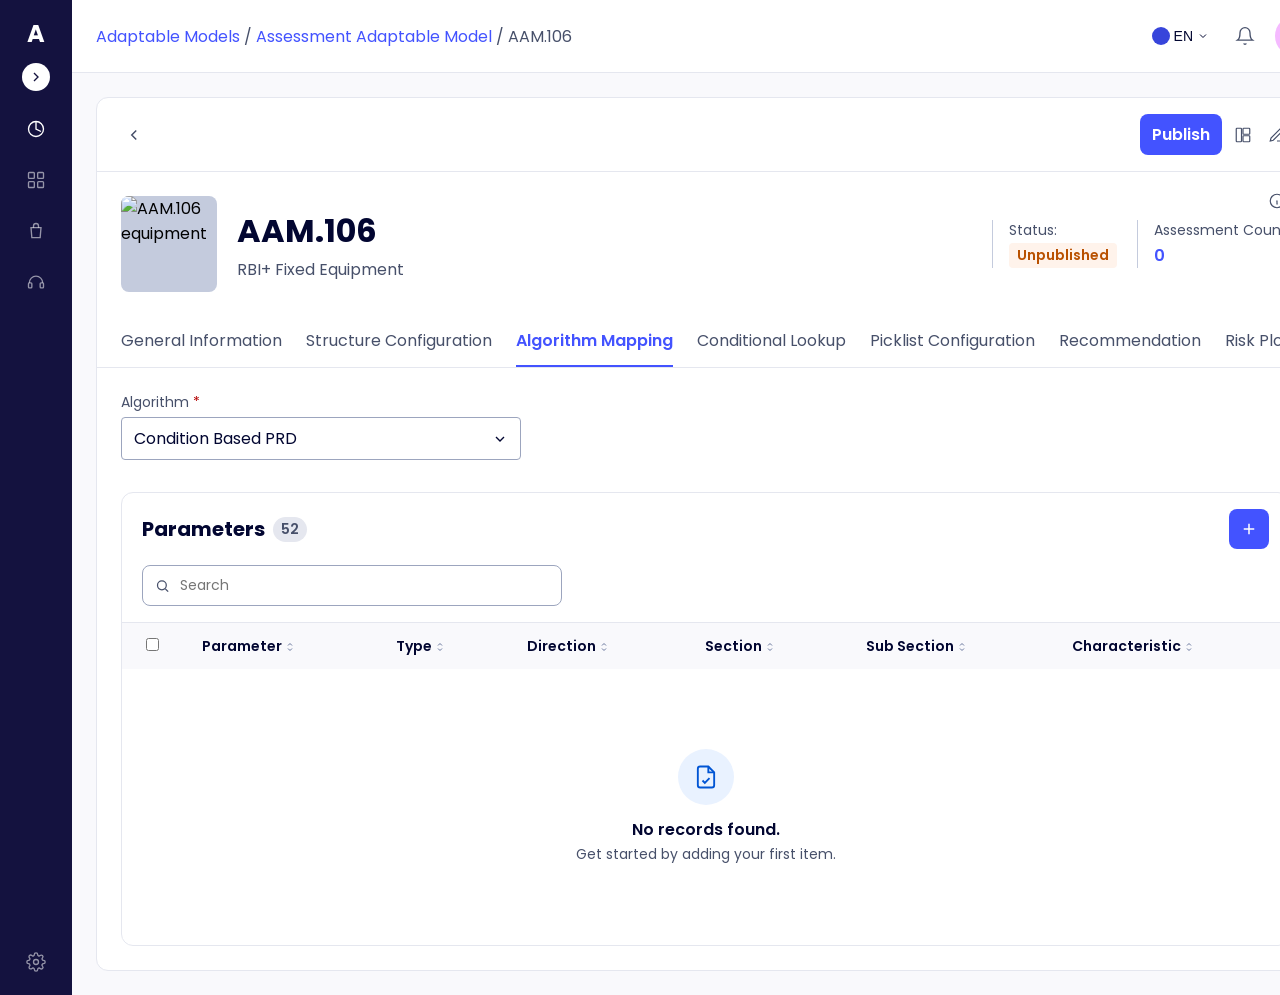
==== algorithm-mapping.html @ 3cff83e6 "Add files via upload" ====
<!DOCTYPE html>
<html lang="en">
<head>
<meta charset="UTF-8" />
<meta name="viewport" content="width=device-width, initial-scale=1.0" />
<title>AAM.106 — Algorithm Mapping</title>
<link rel="preconnect" href="https://fonts.googleapis.com">
<link href="https://fonts.googleapis.com/css2?family=Poppins:wght@400;600;700&display=swap" rel="stylesheet">
<style>
:root {
  --primitive-color-blue-10: #020631;
  --primitive-color-blue-50: #4353ff;
  --primitive-color-bg-card: #ffffff;
  --primitive-color-bg-page: #f9f9fc;
  --primitive-color-neutral-100: #e5e7ef;
  --primitive-color-neutral-200: #c4cbdd;
  --primitive-color-neutral-300: #9ca5be;
  --primitive-color-neutral-400: #68769c;
  --primitive-color-neutral-600: #47506a;
  --primitive-color-semantic-bg-orange: #fff3eb;
  --primitive-color-semantic-bg-blue: #e9f2ff;
  --primitive-color-semantic-text-orange: #b95100;
  --primitive-color-semantic-text-red: #b30000;
  --primitive-color-semantic-element-blue: #0055d4;
  --primitive-color-indicator-accent-4: #f5baff;
  --primitive-color-indicator-accent-9: #c600bf;
  --primitive-color-states-blue-40: #3745db;
  --primitive-color-states-blue-70: #9da5ff;
  --primitive-color-states-purple-60: #a43dff;
  --primitive-font-family-body: "Poppins", sans-serif;
  --primitive-font-weight-regular: 400;
  --primitive-font-weight-semi-bold: 600;
  --primitive-font-weight-bold: 700;
  --primitive-font-size-12: 12px;
  --primitive-font-size-14: 14px;
  --primitive-font-size-16: 16px;
  --primitive-font-size-20: 20px;
  --primitive-font-size-24: 24px;
  --primitive-font-size-32: 32px;
  --primitive-space-1: 2px;
  --primitive-space-2: 4px;
  --primitive-space-3: 8px;
  --primitive-space-4: 12px;
  --primitive-space-5: 16px;
  --primitive-space-6: 20px;
  --primitive-space-7: 24px;
  --primitive-space-8: 32px;
  --primitive-space-12: 80px;
  --primitive-radius-xs: 4px;
  --primitive-radius-s: 8px;
  --primitive-radius-m: 12px;
  --primitive-radius-full: 999px;

  --color-text-primary: var(--primitive-color-blue-10);
  --color-text-label: var(--primitive-color-neutral-600);
  --color-surface-primary: var(--primitive-color-bg-page);
  --color-surface-secondary: var(--primitive-color-bg-card);
  --color-button-default: var(--primitive-color-blue-50);
  --color-button-hover: var(--primitive-color-states-blue-40);
  --color-button-focus-border: var(--primitive-color-states-purple-60);
  --color-text-primary-button: var(--primitive-color-bg-card);
  --color-text-secondary-button: var(--primitive-color-blue-50);
  --font-family-body: var(--primitive-font-family-body);
  --radius-button: var(--primitive-radius-s);
  --button-padding-y: var(--primitive-space-3);
  --button-padding-x: var(--primitive-space-4);
}

* { box-sizing: border-box; }
body { margin: 0; }
.app-shell { display: flex; min-height: 100vh; background: var(--color-surface-primary); font-family: var(--font-family-body); }

/* ---- Sidebar.vue ---- */
.sidebar { width: 72px; flex-shrink: 0; background: #14123f; display: flex; flex-direction: column; align-items: center; padding: var(--primitive-space-5) 0; gap: var(--primitive-space-7); }
.sidebar-top { display: flex; flex-direction: column; align-items: center; gap: var(--primitive-space-4); }
.sidebar-logo { color: #fff; font-weight: var(--primitive-font-weight-bold); font-size: var(--primitive-font-size-24); }
.sidebar-toggle { background: #fff; border: none; border-radius: var(--primitive-radius-full); width: 28px; height: 28px; display: flex; align-items: center; justify-content: center; color: #14123f; cursor: pointer; }
.sidebar-nav { display: flex; flex-direction: column; gap: var(--primitive-space-6); flex: 1; }
.sidebar-icon { background: none; border: none; color: rgba(255,255,255,0.55); cursor: pointer; padding: var(--primitive-space-2); }
.sidebar-icon.active, .sidebar-icon:hover { color: #fff; }

/* ---- TopBar.vue / Breadcrumbs.vue ---- */
.topbar { display: flex; align-items: center; justify-content: space-between; padding: var(--primitive-space-5) var(--primitive-space-7); background: var(--color-surface-secondary); border-bottom: 1px solid var(--primitive-color-neutral-100); }
.breadcrumbs { display: flex; align-items: center; gap: var(--primitive-space-2); font-size: var(--primitive-font-size-16); }
.crumb-link { color: var(--color-button-default); text-decoration: none; }
.crumb-link:hover { text-decoration: underline; }
.crumb-sep, .crumb-current { color: var(--color-text-label); }
.topbar-actions { display: flex; align-items: center; gap: var(--primitive-space-5); }
.lang-select { display: flex; align-items: center; gap: var(--primitive-space-2); background: none; border: none; color: var(--color-text-primary); font-size: var(--primitive-font-size-14); cursor: pointer; }
.flag-dot { width: 18px; height: 18px; border-radius: var(--primitive-radius-full); background: var(--primitive-color-states-blue-40); display: inline-block; }
.avatar { width: 40px; height: 40px; border-radius: var(--primitive-radius-full); background: var(--primitive-color-indicator-accent-4); color: var(--primitive-color-indicator-accent-9); display: flex; align-items: center; justify-content: center; font-weight: var(--primitive-font-weight-semi-bold); font-size: var(--primitive-font-size-14); }

/* ---- IconButton.vue ---- */
.icon-btn { background: none; border: none; color: var(--color-text-label); cursor: pointer; display: flex; align-items: center; justify-content: center; padding: var(--primitive-space-2); border-radius: var(--primitive-radius-xs); }
.icon-btn:hover { background: var(--primitive-color-neutral-100); }

/* ---- page / card ---- */
.page { padding: var(--primitive-space-7); }
.card { background: var(--color-surface-secondary); border: 1px solid var(--primitive-color-neutral-100); border-radius: var(--primitive-radius-m); overflow: hidden; }
.card-actionbar { display: flex; align-items: center; gap: var(--primitive-space-3); padding: var(--primitive-space-5) var(--primitive-space-7); border-bottom: 1px solid var(--primitive-color-neutral-100); }
.actionbar-spacer { flex: 1; }

/* ---- Button.vue ---- */
.btn-container { position: relative; display: inline-flex; align-items: center; justify-content: center; border-radius: var(--radius-button); border: none; font-weight: var(--primitive-font-weight-semi-bold); text-decoration: none; color: var(--color-text-primary-button); font-family: var(--font-family-body); cursor: pointer; }
.emphasized { background: var(--color-button-default); }
.emphasized:hover { background: var(--color-button-hover); }
.btn-medium { padding: var(--button-padding-y) var(--button-padding-x); font-size: var(--primitive-font-size-16); }

/* ---- entity summary ---- */
.entity-summary { display: flex; align-items: center; gap: var(--primitive-space-6); padding: var(--primitive-space-7); position: relative; }
.entity-thumb { width: 96px; height: 96px; border-radius: var(--primitive-radius-s); object-fit: cover; flex-shrink: 0; background: var(--primitive-color-neutral-200); }
.entity-meta { flex: 1; }
.entity-title { margin: 0; color: var(--color-text-primary); font-size: var(--primitive-font-size-32); font-weight: var(--primitive-font-weight-bold); }
.entity-subtitle { margin: var(--primitive-space-1) 0 0; color: var(--color-text-label); font-size: var(--primitive-font-size-16); }
.entity-stats { display: flex; gap: var(--primitive-space-6); }
.stat-box { border-left: 1px solid var(--primitive-color-neutral-200); padding-left: var(--primitive-space-5); display: flex; flex-direction: column; gap: var(--primitive-space-1); }
.stat-label { font-size: var(--primitive-font-size-14); color: var(--color-text-label); }
.status-pill { align-self: flex-start; background: var(--primitive-color-semantic-bg-orange); color: var(--primitive-color-semantic-text-orange); font-size: var(--primitive-font-size-14); font-weight: var(--primitive-font-weight-semi-bold); padding: var(--primitive-space-1) var(--primitive-space-3); border-radius: var(--primitive-radius-xs); }
.stat-value { color: var(--color-button-default); font-weight: var(--primitive-font-weight-semi-bold); }
.info-icon { position: absolute; top: var(--primitive-space-5); right: var(--primitive-space-7); }

/* ---- Tabs.vue ---- */
.tabs { display: flex; gap: var(--primitive-space-7); padding: 0 var(--primitive-space-7); border-bottom: 1px solid var(--primitive-color-neutral-100); overflow-x: auto; }
.tab { background: none; border: none; border-bottom: 2px solid transparent; padding: var(--primitive-space-4) 0; color: var(--color-text-label); font-size: var(--primitive-font-size-16); cursor: pointer; white-space: nowrap; font-family: var(--font-family-body); }
.tab-active { color: var(--color-button-default); border-bottom-color: var(--color-button-default); font-weight: var(--primitive-font-weight-semi-bold); }

/* ---- tab panel ---- */
.tab-panel { padding: var(--primitive-space-7); display: flex; flex-direction: column; gap: var(--primitive-space-8); }

/* ---- SelectField.vue ---- */
.field { max-width: 400px; }
.field-label { display: block; font-size: var(--primitive-font-size-14); color: var(--color-text-label); margin-bottom: var(--primitive-space-2); }
.required { color: var(--primitive-color-semantic-text-red); }
.select-wrap { position: relative; }
.select-trigger { width: 100%; display: flex; align-items: center; justify-content: space-between; background: var(--color-surface-secondary); border: 1px solid var(--primitive-color-neutral-300); border-radius: var(--primitive-radius-xs); padding: var(--primitive-space-3) var(--primitive-space-4); font-family: var(--font-family-body); font-size: var(--primitive-font-size-16); color: var(--color-text-primary); cursor: pointer; }
.select-trigger:focus-visible { outline: none; border-color: var(--color-button-focus-border); }
.select-menu { position: absolute; top: calc(100% + var(--primitive-space-1)); left: 0; right: 0; background: var(--color-surface-secondary); border: 1px solid var(--primitive-color-neutral-100); border-radius: var(--primitive-radius-xs); box-shadow: 0 4px 12px rgba(2,6,49,0.1); margin: 0; padding: var(--primitive-space-2) 0; list-style: none; z-index: 10; display: none; }
.select-menu.open { display: block; }
.select-option { padding: var(--primitive-space-3) var(--primitive-space-4); font-size: var(--primitive-font-size-16); color: var(--color-text-primary); cursor: pointer; }
.select-option:hover { background: var(--primitive-color-bg-page); }

/* ---- parameters panel ---- */
.parameters-panel { border: 1px solid var(--primitive-color-neutral-100); border-radius: var(--primitive-radius-m); }
.parameters-header { display: flex; align-items: center; justify-content: space-between; padding: var(--primitive-space-5) var(--primitive-space-6); }
.parameters-title { margin: 0; display: flex; align-items: center; gap: var(--primitive-space-3); font-size: var(--primitive-font-size-20); font-weight: var(--primitive-font-weight-bold); color: var(--color-text-primary); }
.count-badge { background: var(--primitive-color-neutral-100); color: var(--color-text-label); font-size: var(--primitive-font-size-14); font-weight: var(--primitive-font-weight-semi-bold); padding: var(--primitive-space-1) var(--primitive-space-3); border-radius: var(--primitive-radius-full); }
.add-btn { width: 40px; height: 40px; border-radius: var(--primitive-radius-s); border: none; background: var(--color-button-default); color: #fff; display: flex; align-items: center; justify-content: center; cursor: pointer; }
.add-btn:hover { background: var(--color-button-hover); }

/* ---- SearchInput.vue ---- */
.search-row { padding: 0 var(--primitive-space-6) var(--primitive-space-5); }
.search-input { display: flex; align-items: center; gap: var(--primitive-space-3); border: 1px solid var(--primitive-color-neutral-300); border-radius: var(--primitive-radius-s); padding: var(--primitive-space-3) var(--primitive-space-4); max-width: 420px; color: var(--color-text-label); }
.search-input input { border: none; outline: none; font-family: var(--font-family-body); font-size: var(--primitive-font-size-14); color: var(--color-text-primary); width: 100%; background: transparent; }

/* ---- table ---- */
.params-table { width: 100%; border-collapse: collapse; border-top: 1px solid var(--primitive-color-neutral-100); }
.params-table th { text-align: left; padding: var(--primitive-space-4) var(--primitive-space-6); font-size: var(--primitive-font-size-14); font-weight: var(--primitive-font-weight-semi-bold); color: var(--color-text-primary); background: var(--primitive-color-bg-page); white-space: nowrap; }
.sort-icon { margin-left: var(--primitive-space-1); vertical-align: middle; color: var(--primitive-color-neutral-400); }
.th-check { width: 40px; }

/* ---- EmptyState.vue ---- */
.empty-state { display: flex; flex-direction: column; align-items: center; padding: var(--primitive-space-12) 0; }
.empty-icon { width: 56px; height: 56px; border-radius: var(--primitive-radius-full); background: var(--primitive-color-semantic-bg-blue); color: var(--primitive-color-semantic-element-blue); display: flex; align-items: center; justify-content: center; margin-bottom: var(--primitive-space-4); }
.empty-title { margin: 0; font-weight: var(--primitive-font-weight-semi-bold); color: var(--color-text-primary); font-size: var(--primitive-font-size-16); }
.empty-subtitle { margin: var(--primitive-space-1) 0 0; color: var(--color-text-label); font-size: var(--primitive-font-size-14); }
</style>
</head>
<body>
<div class="app-shell">

  <!-- Sidebar.vue -->
  <aside class="sidebar">
    <div class="sidebar-top">
      <div class="sidebar-logo">A</div>
      <button class="sidebar-toggle" aria-label="Expand sidebar"><svg width="16" height="16" viewBox="0 0 24 24" fill="none" stroke="currentColor" stroke-width="2"><path d="M9 6l6 6-6 6"/></svg></button>
    </div>
    <nav class="sidebar-nav">
      <button class="sidebar-icon active" aria-label="Dashboard"><svg width="20" height="20" viewBox="0 0 24 24" fill="none" stroke="currentColor" stroke-width="1.6"><circle cx="12" cy="12" r="9"/><path d="M12 3v9l6 3"/></svg></button>
      <button class="sidebar-icon" aria-label="Apps"><svg width="20" height="20" viewBox="0 0 24 24" fill="none" stroke="currentColor" stroke-width="1.6"><rect x="3" y="3" width="7" height="7" rx="1"/><rect x="14" y="3" width="7" height="7" rx="1"/><rect x="3" y="14" width="7" height="7" rx="1"/><rect x="14" y="14" width="7" height="7" rx="1"/></svg></button>
      <button class="sidebar-icon" aria-label="Orders"><svg width="20" height="20" viewBox="0 0 24 24" fill="none" stroke="currentColor" stroke-width="1.6"><path d="M6 8h12l-1 12H7L6 8z"/><path d="M9 8V6a3 3 0 0 1 6 0v2"/></svg></button>
      <button class="sidebar-icon" aria-label="Support"><svg width="20" height="20" viewBox="0 0 24 24" fill="none" stroke="currentColor" stroke-width="1.6"><path d="M4 13a8 8 0 0 1 16 0"/><rect x="3" y="13" width="4" height="6" rx="1"/><rect x="17" y="13" width="4" height="6" rx="1"/></svg></button>
    </nav>
    <button class="sidebar-icon" aria-label="Settings"><svg width="20" height="20" viewBox="0 0 24 24" fill="none" stroke="currentColor" stroke-width="1.6"><circle cx="12" cy="12" r="3"/><path d="M19.4 15a1.7 1.7 0 0 0 .34 1.87l.06.06a2 2 0 1 1-2.83 2.83l-.06-.06a1.7 1.7 0 0 0-1.87-.34 1.7 1.7 0 0 0-1 1.55V21a2 2 0 1 1-4 0v-.09a1.7 1.7 0 0 0-1-1.55 1.7 1.7 0 0 0-1.87.34l-.06.06a2 2 0 1 1-2.83-2.83l.06-.06A1.7 1.7 0 0 0 4.6 15a1.7 1.7 0 0 0-1.55-1H3a2 2 0 1 1 0-4h.09A1.7 1.7 0 0 0 4.6 9a1.7 1.7 0 0 0-.34-1.87l-.06-.06a2 2 0 1 1 2.83-2.83l.06.06A1.7 1.7 0 0 0 9 4.6a1.7 1.7 0 0 0 1-1.55V3a2 2 0 1 1 4 0v.09a1.7 1.7 0 0 0 1 1.55 1.7 1.7 0 0 0 1.87-.34l.06-.06a2 2 0 1 1 2.83 2.83l-.06.06A1.7 1.7 0 0 0 19.4 9a1.7 1.7 0 0 0 1.55 1H21a2 2 0 1 1 0 4h-.09a1.7 1.7 0 0 0-1.55 1z"/></svg></button>
  </aside>

  <div style="flex:1; display:flex; flex-direction:column;">
    <!-- TopBar.vue -->
    <header class="topbar">
      <nav class="breadcrumbs">
        <a href="#" class="crumb-link">Adaptable Models</a><span class="crumb-sep">/</span>
        <a href="#" class="crumb-link">Assessment Adaptable Model</a><span class="crumb-sep">/</span>
        <span class="crumb-current">AAM.106</span>
      </nav>
      <div class="topbar-actions">
        <button class="lang-select"><span class="flag-dot"></span>EN<svg width="12" height="12" viewBox="0 0 24 24" fill="none" stroke="currentColor" stroke-width="2"><path d="M6 9l6 6 6-6"/></svg></button>
        <button class="icon-btn" aria-label="Notifications"><svg width="20" height="20" viewBox="0 0 24 24" fill="none" stroke="currentColor" stroke-width="1.6"><path d="M18 8a6 6 0 1 0-12 0c0 7-3 9-3 9h18s-3-2-3-9"/><path d="M13.7 21a2 2 0 0 1-3.4 0"/></svg></button>
        <div class="avatar">JD</div>
      </div>
    </header>

    <main class="page">
      <div class="card">
        <div class="card-actionbar">
          <button class="icon-btn" aria-label="Back"><svg width="18" height="18" viewBox="0 0 24 24" fill="none" stroke="currentColor" stroke-width="2"><path d="M15 18l-6-6 6-6"/></svg></button>
          <div class="actionbar-spacer"></div>
          <button type="button" class="btn-container btn-medium emphasized">Publish</button>
          <button class="icon-btn" aria-label="Layout options"><svg width="18" height="18" viewBox="0 0 24 24" fill="none" stroke="currentColor" stroke-width="1.6"><rect x="3" y="3" width="7" height="18" rx="1"/><rect x="12" y="3" width="9" height="8" rx="1"/><rect x="12" y="13" width="9" height="8" rx="1"/></svg></button>
          <button class="icon-btn" aria-label="Edit"><svg width="18" height="18" viewBox="0 0 24 24" fill="none" stroke="currentColor" stroke-width="1.6"><path d="M12 20h9"/><path d="M16.5 3.5a2.1 2.1 0 0 1 3 3L7 19l-4 1 1-4L16.5 3.5z"/></svg></button>
        </div>

        <div class="entity-summary">
          <img class="entity-thumb" src="https://images.unsplash.com/photo-1581093458791-9d09b0c7c1e5?w=200&h=200&fit=crop" alt="AAM.106 equipment" />
          <div class="entity-meta">
            <h1 class="entity-title">AAM.106</h1>
            <p class="entity-subtitle">RBI+ Fixed Equipment</p>
          </div>
          <div class="entity-stats">
            <div class="stat-box"><span class="stat-label">Status:</span><span class="status-pill">Unpublished</span></div>
            <div class="stat-box"><span class="stat-label">Assessment Count:</span><span class="stat-value">0</span></div>
          </div>
          <button class="icon-btn info-icon" aria-label="More info"><svg width="18" height="18" viewBox="0 0 24 24" fill="none" stroke="currentColor" stroke-width="1.6"><circle cx="12" cy="12" r="9"/><path d="M12 8h.01M11 12h1v4h1"/></svg></button>
        </div>

        <!-- Tabs.vue -->
        <div class="tabs">
          <button class="tab">General Information</button>
          <button class="tab">Structure Configuration</button>
          <button class="tab tab-active">Algorithm Mapping</button>
          <button class="tab">Conditional Lookup</button>
          <button class="tab">Picklist Configuration</button>
          <button class="tab">Recommendation</button>
          <button class="tab">Risk Plot</button>
        </div>

        <div class="tab-panel">
          <!-- SelectField.vue -->
          <div class="field">
            <label class="field-label">Algorithm <span class="required">*</span></label>
            <div class="select-wrap">
              <button class="select-trigger" id="algoTrigger">
                <span id="algoValue">Condition Based PRD</span>
                <svg width="16" height="16" viewBox="0 0 24 24" fill="none" stroke="currentColor" stroke-width="2"><path d="M6 9l6 6 6-6"/></svg>
              </button>
              <ul class="select-menu" id="algoMenu">
                <li class="select-option">Condition Based PRD</li>
                <li class="select-option">Time Based PRD</li>
                <li class="select-option">Risk Based PRD</li>
              </ul>
            </div>
          </div>

          <div class="parameters-panel">
            <div class="parameters-header">
              <h2 class="parameters-title">Parameters <span class="count-badge">52</span></h2>
              <button class="add-btn" aria-label="Add parameter"><svg width="18" height="18" viewBox="0 0 24 24" fill="none" stroke="currentColor" stroke-width="2"><path d="M12 5v14M5 12h14"/></svg></button>
            </div>
            <!-- SearchInput.vue -->
            <div class="search-row">
              <div class="search-input">
                <svg width="16" height="16" viewBox="0 0 24 24" fill="none" stroke="currentColor" stroke-width="2"><circle cx="11" cy="11" r="7"/><path d="M21 21l-4.3-4.3"/></svg>
                <input type="text" placeholder="Search" />
              </div>
            </div>
            <table class="params-table">
              <thead>
                <tr>
                  <th class="th-check"><input type="checkbox" /></th>
                  <th>Parameter<svg class="sort-icon" width="12" height="12" viewBox="0 0 24 24" fill="none" stroke="currentColor" stroke-width="2"><path d="M8 9l4-4 4 4M8 15l4 4 4-4"/></svg></th>
                  <th>Type<svg class="sort-icon" width="12" height="12" viewBox="0 0 24 24" fill="none" stroke="currentColor" stroke-width="2"><path d="M8 9l4-4 4 4M8 15l4 4 4-4"/></svg></th>
                  <th>Direction<svg class="sort-icon" width="12" height="12" viewBox="0 0 24 24" fill="none" stroke="currentColor" stroke-width="2"><path d="M8 9l4-4 4 4M8 15l4 4 4-4"/></svg></th>
                  <th>Section<svg class="sort-icon" width="12" height="12" viewBox="0 0 24 24" fill="none" stroke="currentColor" stroke-width="2"><path d="M8 9l4-4 4 4M8 15l4 4 4-4"/></svg></th>
                  <th>Sub Section<svg class="sort-icon" width="12" height="12" viewBox="0 0 24 24" fill="none" stroke="currentColor" stroke-width="2"><path d="M8 9l4-4 4 4M8 15l4 4 4-4"/></svg></th>
                  <th>Characteristic<svg class="sort-icon" width="12" height="12" viewBox="0 0 24 24" fill="none" stroke="currentColor" stroke-width="2"><path d="M8 9l4-4 4 4M8 15l4 4 4-4"/></svg></th>
                </tr>
              </thead>
            </table>
            <!-- EmptyState.vue -->
            <div class="empty-state">
              <div class="empty-icon"><svg width="28" height="28" viewBox="0 0 24 24" fill="none" stroke="currentColor" stroke-width="1.6"><path d="M14 3H7a2 2 0 0 0-2 2v14a2 2 0 0 0 2 2h10a2 2 0 0 0 2-2V8l-5-5z"/><path d="M14 3v5h5"/><path d="M9 15l2 2 4-4"/></svg></div>
              <p class="empty-title">No records found.</p>
              <p class="empty-subtitle">Get started by adding your first item.</p>
            </div>
          </div>
        </div>
      </div>
    </main>
  </div>
</div>

<script>
  document.querySelectorAll('.tab').forEach(function (btn) {
    btn.addEventListener('click', function () {
      document.querySelectorAll('.tab').forEach(function (t) { t.classList.remove('tab-active'); });
      btn.classList.add('tab-active');
    });
  });

  // SelectField.vue behavior: click to open, click an option to choose it and close
  var trigger = document.getElementById('algoTrigger');
  var menu = document.getElementById('algoMenu');
  var valueEl = document.getElementById('algoValue');
  trigger.addEventListener('click', function () { menu.classList.toggle('open'); });
  menu.querySelectorAll('.select-option').forEach(function (opt) {
    opt.addEventListener('click', function () {
      valueEl.textContent = opt.textContent;
      menu.classList.remove('open');
    });
  });
  document.addEventListener('click', function (e) {
    if (!trigger.contains(e.target) && !menu.contains(e.target)) menu.classList.remove('open');
  });
</script>
</body>
</html>
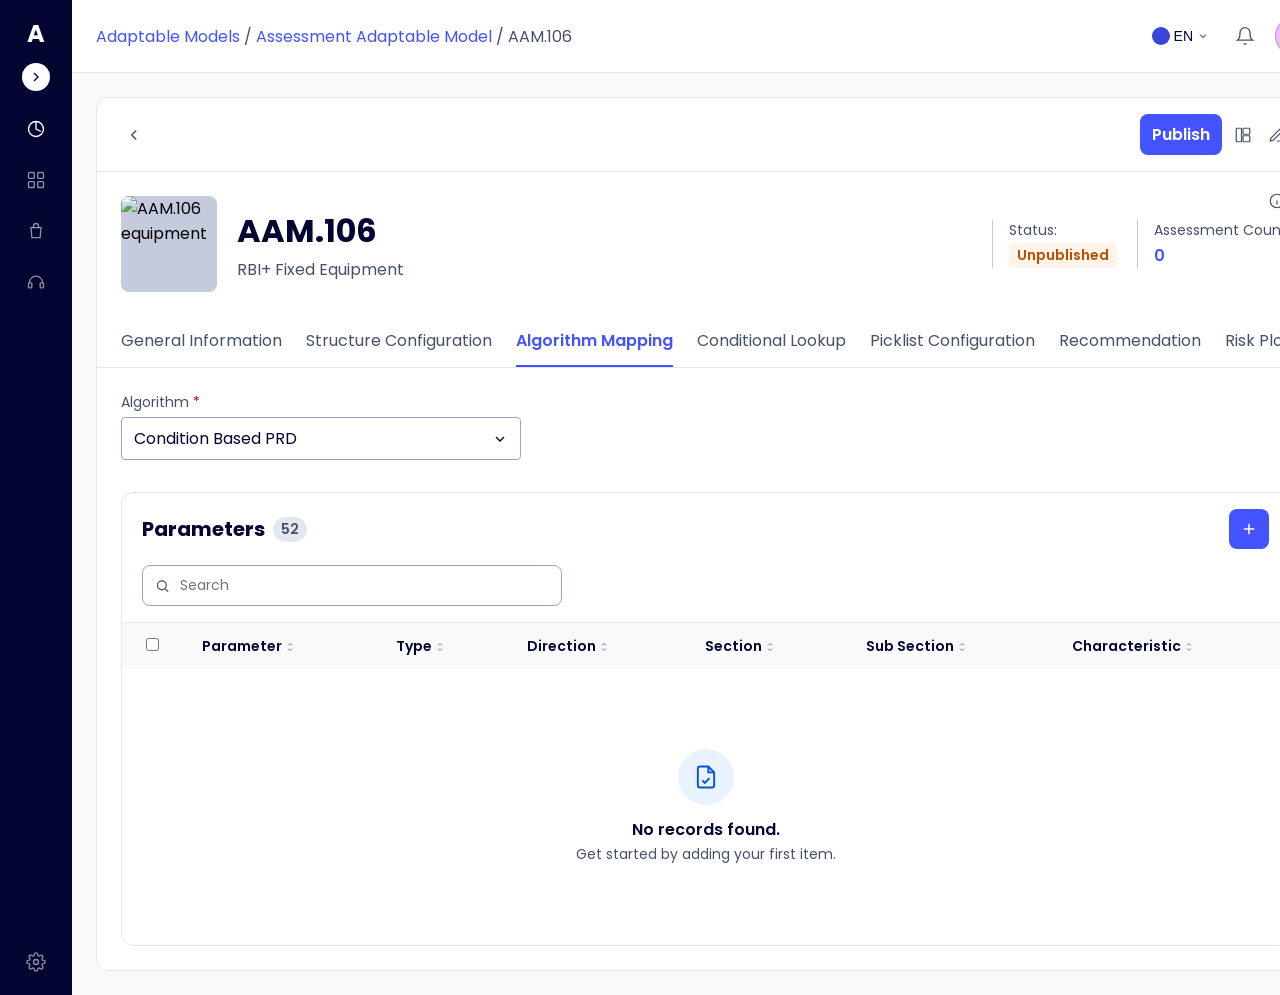
==== commit 197f97c1: "Add files via upload" ====
--- a/algorithm-mapping.html
+++ b/algorithm-mapping.html
@@ -71,10 +71,10 @@
 .app-shell { display: flex; min-height: 100vh; background: var(--color-surface-primary); font-family: var(--font-family-body); }
 
 /* ---- Sidebar.vue ---- */
-.sidebar { width: 72px; flex-shrink: 0; background: #14123f; display: flex; flex-direction: column; align-items: center; padding: var(--primitive-space-5) 0; gap: var(--primitive-space-7); }
+.sidebar { width: 72px; flex-shrink: 0; background: var(--primitive-color-blue-10); display: flex; flex-direction: column; align-items: center; padding: var(--primitive-space-5) 0; gap: var(--primitive-space-7); }
 .sidebar-top { display: flex; flex-direction: column; align-items: center; gap: var(--primitive-space-4); }
 .sidebar-logo { color: #fff; font-weight: var(--primitive-font-weight-bold); font-size: var(--primitive-font-size-24); }
-.sidebar-toggle { background: #fff; border: none; border-radius: var(--primitive-radius-full); width: 28px; height: 28px; display: flex; align-items: center; justify-content: center; color: #14123f; cursor: pointer; }
+.sidebar-toggle { background: #fff; border: none; border-radius: var(--primitive-radius-full); width: 28px; height: 28px; display: flex; align-items: center; justify-content: center; color: var(--primitive-color-blue-10); cursor: pointer; }
 .sidebar-nav { display: flex; flex-direction: column; gap: var(--primitive-space-6); flex: 1; }
 .sidebar-icon { background: none; border: none; color: rgba(255,255,255,0.55); cursor: pointer; padding: var(--primitive-space-2); }
 .sidebar-icon.active, .sidebar-icon:hover { color: #fff; }
@@ -88,7 +88,7 @@
 .topbar-actions { display: flex; align-items: center; gap: var(--primitive-space-5); }
 .lang-select { display: flex; align-items: center; gap: var(--primitive-space-2); background: none; border: none; color: var(--color-text-primary); font-size: var(--primitive-font-size-14); cursor: pointer; }
 .flag-dot { width: 18px; height: 18px; border-radius: var(--primitive-radius-full); background: var(--primitive-color-states-blue-40); display: inline-block; }
-.avatar { width: 40px; height: 40px; border-radius: var(--primitive-radius-full); background: var(--primitive-color-indicator-accent-4); color: var(--primitive-color-indicator-accent-9); display: flex; align-items: center; justify-content: center; font-weight: var(--primitive-font-weight-semi-bold); font-size: var(--primitive-font-size-14); }
+.avatar { width: 40px; height: 40px; border-radius: var(--primitive-radius-full); background: var(--primitive-color-indicator-accent-4); color: #000; border: 1px solid var(--primitive-color-neutral-300); display: flex; align-items: center; justify-content: center; font-weight: var(--primitive-font-weight-semi-bold); font-size: var(--primitive-font-size-14); }
 
 /* ---- IconButton.vue ---- */
 .icon-btn { background: none; border: none; color: var(--color-text-label); cursor: pointer; display: flex; align-items: center; justify-content: center; padding: var(--primitive-space-2); border-radius: var(--primitive-radius-xs); }
